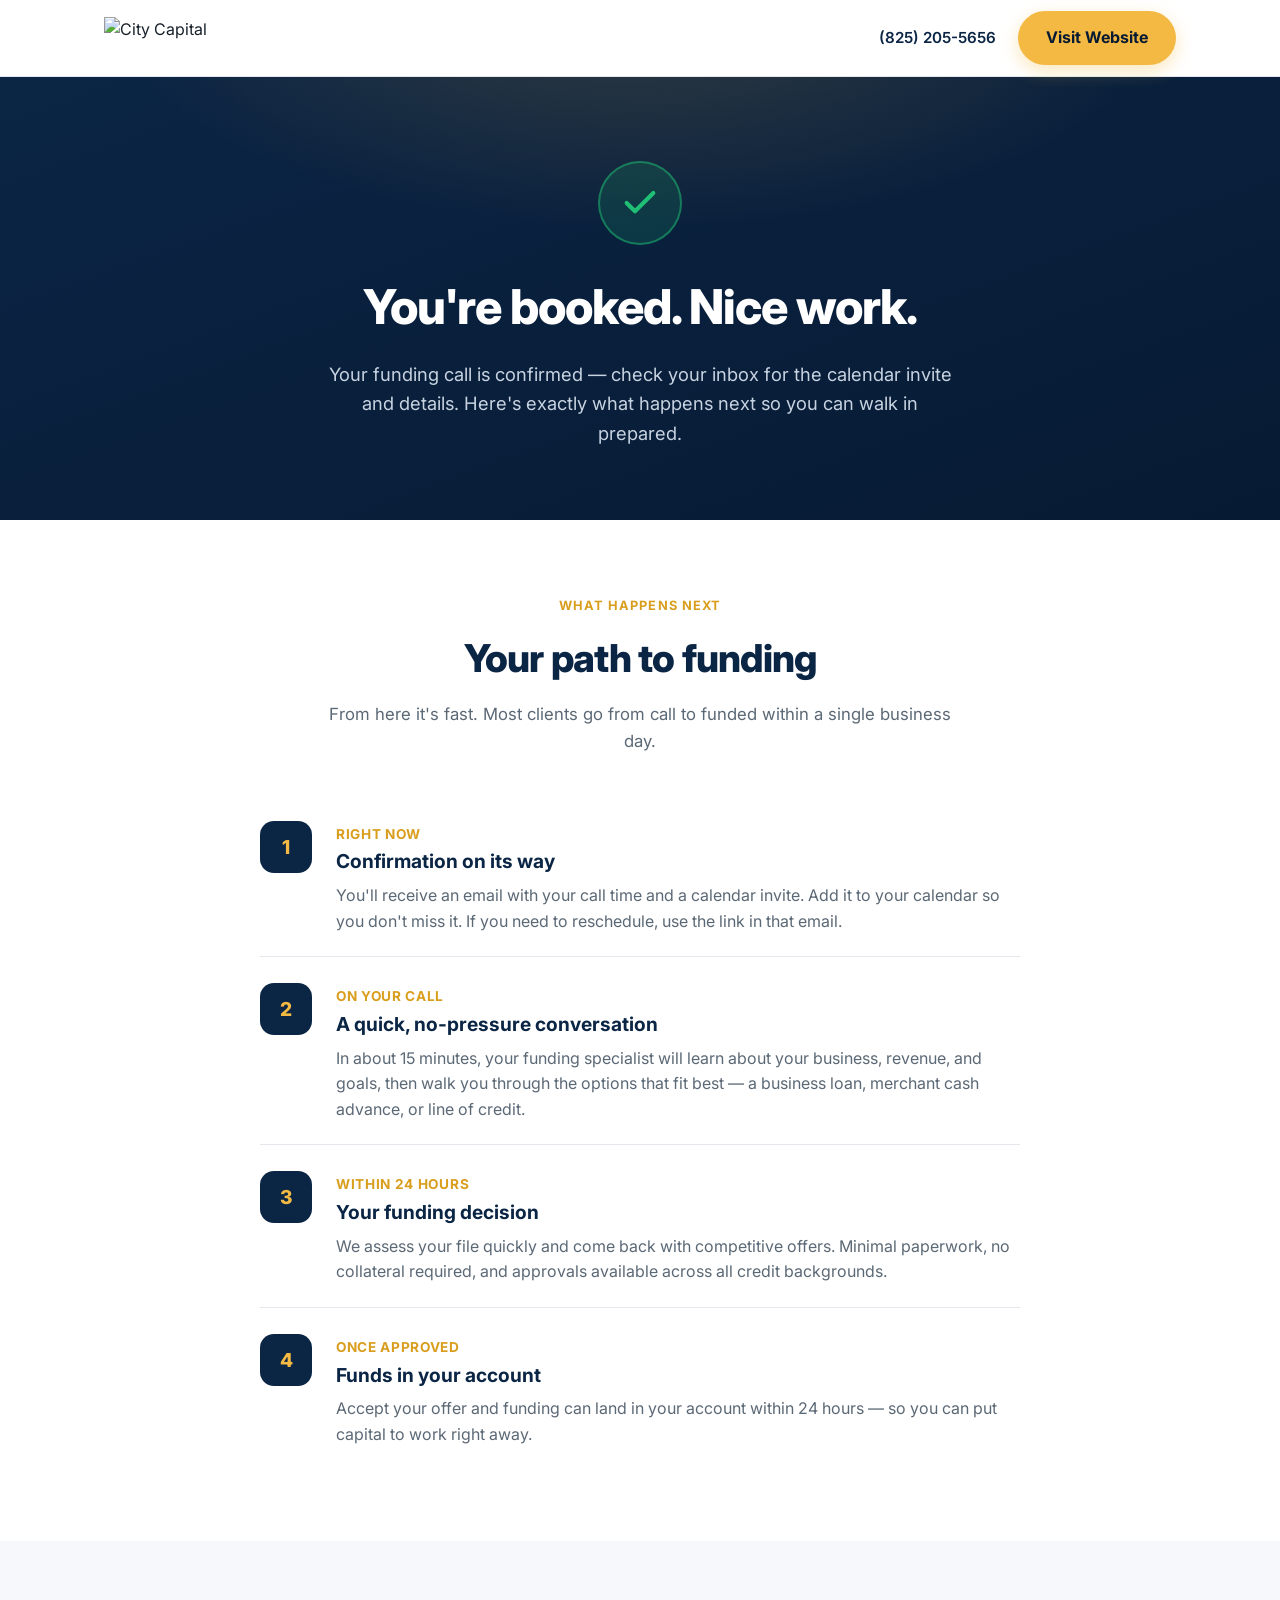
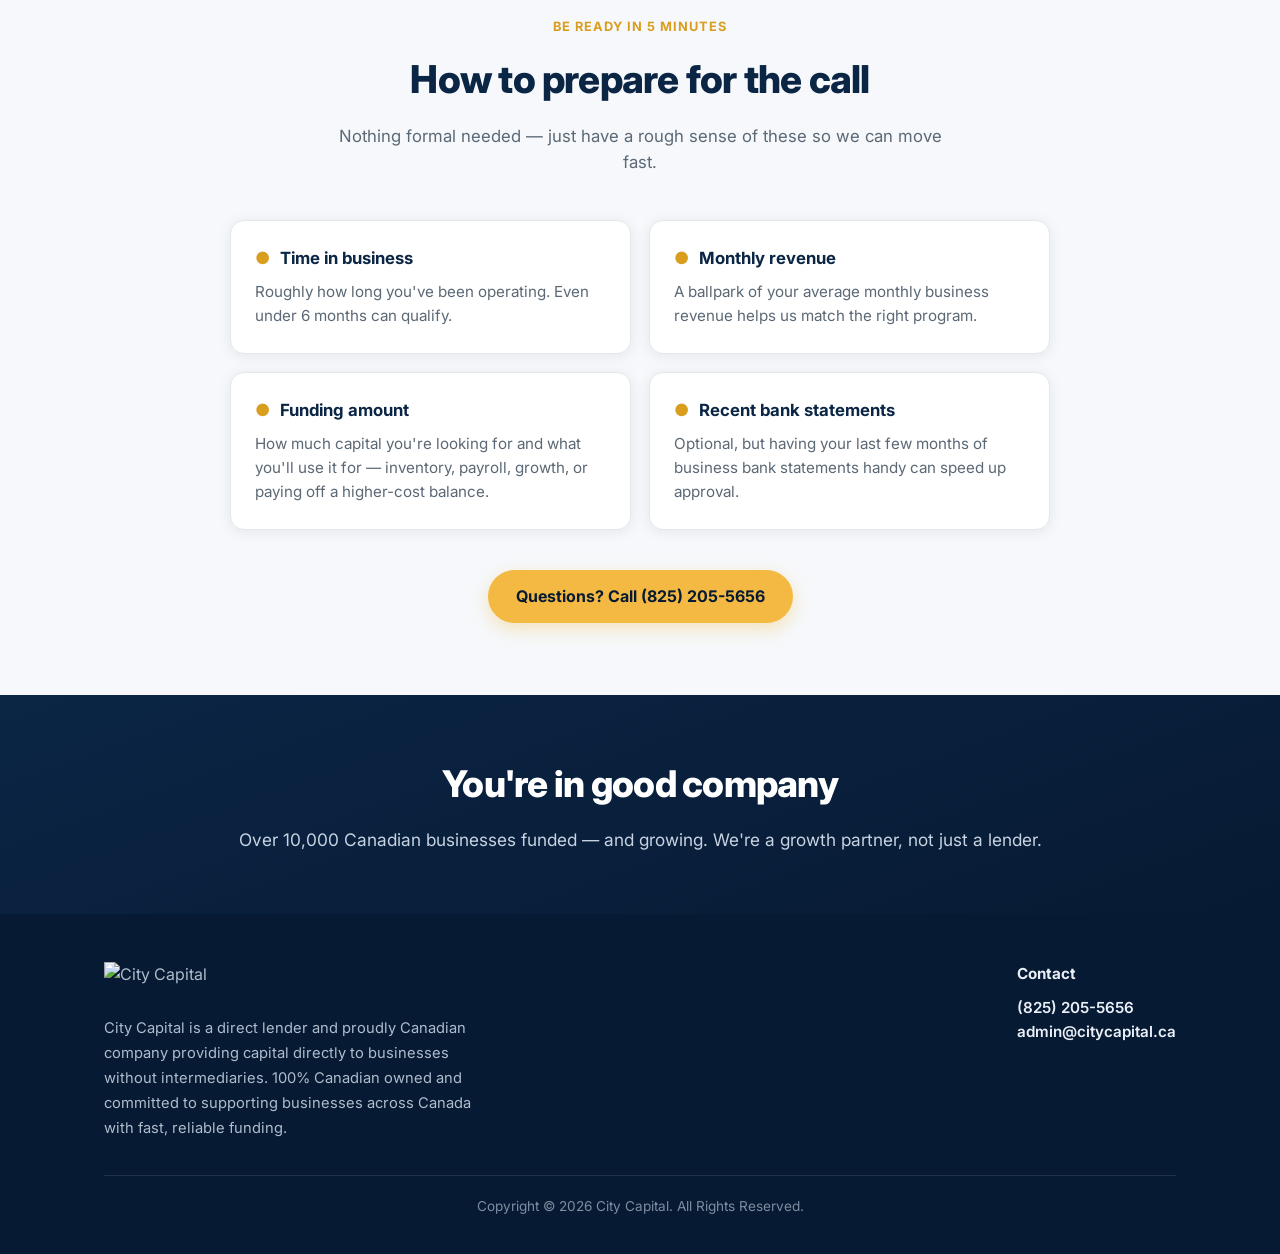
==== thank-you.html @ 43344e24 "Add files via upload" ====
<!DOCTYPE html>
<html lang="en">
<head>
  <meta charset="UTF-8" />
  <meta name="viewport" content="width=device-width, initial-scale=1.0" />
  <title>You're Booked — City Capital</title>
  <meta name="description" content="Your funding call with City Capital is confirmed. Here's exactly what happens next." />
  <meta name="robots" content="noindex" />
  <link rel="icon" href="https://citycapital.ca/wp-content/uploads/2026/02/City-Capital-Favicon.png" />

  <link rel="preconnect" href="https://fonts.googleapis.com" />
  <link rel="preconnect" href="https://fonts.gstatic.com" crossorigin />
  <link href="https://fonts.googleapis.com/css2?family=Inter:wght@400;500;600;700;800&display=swap" rel="stylesheet" />

  <link rel="stylesheet" href="styles.css" />
</head>
<body>

  <!-- Header -->
  <header class="site-header">
    <div class="container">
      <a class="logo" href="https://citycapital.ca" aria-label="City Capital home">
        <img src="https://citycapital.ca/wp-content/uploads/2026/02/City-Capital-New-Logo.png" alt="City Capital" />
      </a>
      <div class="header-contact">
        <a class="phone" href="tel:+18252055656">(825) 205-5656</a>
        <a class="btn btn-primary" href="https://citycapital.ca">Visit Website</a>
      </div>
    </div>
  </header>

  <!-- Confirmation hero -->
  <section class="ty-hero">
    <div class="container">
      <div class="ty-check">
        <svg width="40" height="40" viewBox="0 0 24 24" fill="none" stroke="currentColor" stroke-width="2.5" stroke-linecap="round" stroke-linejoin="round"><polyline points="20 6 9 17 4 12"></polyline></svg>
      </div>
      <h1>You're booked. Nice work.</h1>
      <p>Your funding call is confirmed — check your inbox for the calendar invite and details. Here's exactly what happens next so you can walk in prepared.</p>
    </div>
  </section>

  <!-- What happens next -->
  <section class="section">
    <div class="container">
      <div class="section-head">
        <span class="kicker">What happens next</span>
        <h2>Your path to funding</h2>
        <p>From here it's fast. Most clients go from call to funded within a single business day.</p>
      </div>

      <div class="timeline">
        <div class="tl-item">
          <div class="tl-badge">1</div>
          <div>
            <span class="time">Right now</span>
            <h3>Confirmation on its way</h3>
            <p>You'll receive an email with your call time and a calendar invite. Add it to your calendar so you don't miss it. If you need to reschedule, use the link in that email.</p>
          </div>
        </div>
        <div class="tl-item">
          <div class="tl-badge">2</div>
          <div>
            <span class="time">On your call</span>
            <h3>A quick, no-pressure conversation</h3>
            <p>In about 15 minutes, your funding specialist will learn about your business, revenue, and goals, then walk you through the options that fit best — a business loan, merchant cash advance, or line of credit.</p>
          </div>
        </div>
        <div class="tl-item">
          <div class="tl-badge">3</div>
          <div>
            <span class="time">Within 24 hours</span>
            <h3>Your funding decision</h3>
            <p>We assess your file quickly and come back with competitive offers. Minimal paperwork, no collateral required, and approvals available across all credit backgrounds.</p>
          </div>
        </div>
        <div class="tl-item">
          <div class="tl-badge">4</div>
          <div>
            <span class="time">Once approved</span>
            <h3>Funds in your account</h3>
            <p>Accept your offer and funding can land in your account within 24 hours — so you can put capital to work right away.</p>
          </div>
        </div>
      </div>
    </div>
  </section>

  <!-- How to prepare -->
  <section class="section soft">
    <div class="container">
      <div class="section-head">
        <span class="kicker">Be ready in 5 minutes</span>
        <h2>How to prepare for the call</h2>
        <p>Nothing formal needed — just have a rough sense of these so we can move fast.</p>
      </div>

      <div class="prep-grid">
        <div class="prep-card">
          <h3><span class="ic">&#9679;</span> Time in business</h3>
          <p>Roughly how long you've been operating. Even under 6 months can qualify.</p>
        </div>
        <div class="prep-card">
          <h3><span class="ic">&#9679;</span> Monthly revenue</h3>
          <p>A ballpark of your average monthly business revenue helps us match the right program.</p>
        </div>
        <div class="prep-card">
          <h3><span class="ic">&#9679;</span> Funding amount</h3>
          <p>How much capital you're looking for and what you'll use it for — inventory, payroll, growth, or paying off a higher-cost balance.</p>
        </div>
        <div class="prep-card">
          <h3><span class="ic">&#9679;</span> Recent bank statements</h3>
          <p>Optional, but having your last few months of business bank statements handy can speed up approval.</p>
        </div>
      </div>

      <div class="cta-center">
        <a class="btn btn-primary" href="tel:+18252055656">Questions? Call (825) 205-5656</a>
      </div>
    </div>
  </section>

  <!-- Reassurance band -->
  <section class="band">
    <div class="container">
      <h2>You're in good company</h2>
      <p>Over 10,000 Canadian businesses funded — and growing. We're a growth partner, not just a lender.</p>
    </div>
  </section>

  <!-- Footer -->
  <footer class="site-footer">
    <div class="container">
      <div class="footer-grid">
        <div>
          <img src="https://citycapital.ca/wp-content/uploads/2026/02/City-Capital-New-Logo.png" alt="City Capital" />
          <p class="about">City Capital is a direct lender and proudly Canadian company providing capital directly to businesses without intermediaries. 100% Canadian owned and committed to supporting businesses across Canada with fast, reliable funding.</p>
        </div>
        <div class="contact">
          <p style="color:#EAF0F7;font-weight:700;margin-bottom:10px;">Contact</p>
          <p><a href="tel:+18252055656">(825) 205-5656</a></p>
          <p><a href="mailto:admin@citycapital.ca">admin@citycapital.ca</a></p>
        </div>
      </div>
      <div class="footer-legal">Copyright &copy; 2026 City Capital. All Rights Reserved.</div>
    </div>
  </footer>

</body>
</html>
---- styles.css ----
/* ==========================================================================
   City Capital — Booking & Thank-You pages
   Brand colors are defined once here. To match the exact brand palette,
   change the hex values in :root below and both pages update automatically.
   ========================================================================== */

:root {
  --navy:        #0B2545;  /* primary / trust */
  --navy-deep:   #071A33;  /* darker sections */
  --gold:        #F4B942;  /* accent / CTAs */
  --gold-dark:   #D99E1E;  /* accent hover */
  --ink:         #17202A;  /* body text */
  --muted:       #5B6875;  /* secondary text */
  --line:        #E4E8ED;  /* borders */
  --bg:          #FFFFFF;
  --bg-soft:     #F6F8FB;  /* soft section bg */
  --success:     #1FBF75;
  --radius:      14px;
  --shadow:      0 10px 40px rgba(11, 37, 69, 0.10);
  --shadow-sm:   0 2px 14px rgba(11, 37, 69, 0.08);
  --maxw:        1120px;
  --font:        "Inter", -apple-system, BlinkMacSystemFont, "Segoe UI", Roboto, Helvetica, Arial, sans-serif;
}

* { box-sizing: border-box; margin: 0; padding: 0; }

html { scroll-behavior: smooth; }

body {
  font-family: var(--font);
  color: var(--ink);
  background: var(--bg);
  line-height: 1.6;
  -webkit-font-smoothing: antialiased;
}

img { max-width: 100%; display: block; }

a { color: inherit; text-decoration: none; }

.container { width: 100%; max-width: var(--maxw); margin: 0 auto; padding: 0 24px; }

/* ---------- Header ---------- */
.site-header {
  position: sticky; top: 0; z-index: 50;
  background: rgba(255,255,255,0.92);
  backdrop-filter: saturate(180%) blur(10px);
  border-bottom: 1px solid var(--line);
}
.site-header .container {
  display: flex; align-items: center; justify-content: space-between;
  height: 76px;
}
.logo { display: flex; align-items: center; gap: 10px; }
.logo img { height: 42px; width: auto; }
.header-contact {
  display: flex; align-items: center; gap: 22px;
  font-size: 0.95rem; font-weight: 600; color: var(--navy);
}
.header-contact a:hover { color: var(--gold-dark); }
@media (max-width: 640px) { .header-contact .phone { display: none; } }

/* ---------- Buttons ---------- */
.btn {
  display: inline-flex; align-items: center; justify-content: center; gap: 8px;
  padding: 14px 28px; border-radius: 999px; font-weight: 700; font-size: 1rem;
  cursor: pointer; border: none; transition: transform .12s ease, box-shadow .2s ease, background .2s ease;
  white-space: nowrap;
}
.btn-primary { background: var(--gold); color: var(--navy-deep); box-shadow: 0 6px 18px rgba(244,185,66,.35); }
.btn-primary:hover { background: var(--gold-dark); transform: translateY(-1px); }
.btn-ghost { background: transparent; color: #fff; border: 1.5px solid rgba(255,255,255,.5); }
.btn-ghost:hover { border-color: #fff; }

/* ---------- Hero ---------- */
.hero {
  background: radial-gradient(1200px 500px at 80% -10%, rgba(244,185,66,.18), transparent 60%),
              linear-gradient(160deg, var(--navy) 0%, var(--navy-deep) 100%);
  color: #fff; padding: 76px 0 88px; position: relative; overflow: hidden;
}
.hero .eyebrow {
  display: inline-flex; align-items: center; gap: 8px;
  background: rgba(255,255,255,.10); border: 1px solid rgba(255,255,255,.18);
  color: #EAF0F7; padding: 7px 16px; border-radius: 999px; font-size: .82rem;
  font-weight: 600; letter-spacing: .03em; text-transform: uppercase; margin-bottom: 22px;
}
.hero h1 { font-size: clamp(2.1rem, 5vw, 3.4rem); line-height: 1.08; font-weight: 800; letter-spacing: -.02em; max-width: 15ch; }
.hero p.lead { margin-top: 18px; font-size: clamp(1.05rem, 2.2vw, 1.25rem); color: #C7D3E1; max-width: 46ch; }
.hero-actions { margin-top: 30px; display: flex; gap: 14px; flex-wrap: wrap; }

/* trust strip */
.trust-strip { margin-top: 44px; display: flex; flex-wrap: wrap; gap: 14px 32px; }
.trust-item { display: flex; align-items: center; gap: 10px; color: #DCE5F0; font-weight: 600; font-size: .98rem; }
.trust-item .dot { width: 22px; height: 22px; border-radius: 50%; background: rgba(31,191,117,.18); display: grid; place-items: center; color: var(--success); flex: 0 0 auto; }

/* ---------- Steps ---------- */
.section { padding: 72px 0; }
.section.soft { background: var(--bg-soft); }
.section-head { text-align: center; max-width: 640px; margin: 0 auto 44px; }
.section-head .kicker { color: var(--gold-dark); font-weight: 700; text-transform: uppercase; letter-spacing: .08em; font-size: .8rem; }
.section-head h2 { font-size: clamp(1.7rem, 3.5vw, 2.4rem); font-weight: 800; letter-spacing: -.02em; margin-top: 10px; color: var(--navy); }
.section-head p { color: var(--muted); margin-top: 12px; font-size: 1.05rem; }

.steps { display: grid; grid-template-columns: repeat(3, 1fr); gap: 22px; }
.step {
  background: #fff; border: 1px solid var(--line); border-radius: var(--radius);
  padding: 28px; box-shadow: var(--shadow-sm); position: relative;
}
.step .num {
  width: 44px; height: 44px; border-radius: 12px; background: var(--navy);
  color: var(--gold); font-weight: 800; font-size: 1.1rem; display: grid; place-items: center; margin-bottom: 16px;
}
.step h3 { font-size: 1.15rem; color: var(--navy); font-weight: 700; }
.step p { color: var(--muted); margin-top: 8px; font-size: .97rem; }
@media (max-width: 820px) { .steps { grid-template-columns: 1fr; } }

/* ---------- Calendly / booking ---------- */
.booking { background: var(--bg-soft); }
.booking-shell {
  background: #fff; border: 1px solid var(--line); border-radius: 20px;
  box-shadow: var(--shadow); overflow: hidden; padding: 10px;
}
.calendly-inline-widget { min-width: 320px; height: 720px; }
@media (max-width: 640px) { .calendly-inline-widget { height: 1000px; } }
.booking-fallback { text-align: center; padding: 40px 20px; color: var(--muted); }

/* ---------- Reassurance band ---------- */
.band {
  background: linear-gradient(160deg, var(--navy) 0%, var(--navy-deep) 100%);
  color: #fff; text-align: center; padding: 60px 0;
}
.band h2 { font-size: clamp(1.6rem, 3.5vw, 2.3rem); font-weight: 800; letter-spacing: -.02em; }
.band p { color: #C7D3E1; margin-top: 12px; font-size: 1.08rem; }

/* ---------- Footer ---------- */
.site-footer { background: var(--navy-deep); color: #AEBCCC; padding: 48px 0 36px; }
.footer-grid { display: flex; justify-content: space-between; align-items: flex-start; gap: 32px; flex-wrap: wrap; }
.site-footer img { height: 40px; margin-bottom: 14px; }
.site-footer .about { max-width: 42ch; font-size: .92rem; line-height: 1.7; }
.site-footer .contact { font-size: .95rem; }
.site-footer .contact a { color: #EAF0F7; font-weight: 600; }
.site-footer .contact a:hover { color: var(--gold); }
.footer-legal { border-top: 1px solid rgba(255,255,255,.10); margin-top: 34px; padding-top: 20px; font-size: .85rem; color: #7E8DA0; text-align: center; }

/* ---------- Thank-you specific ---------- */
.ty-hero {
  background: radial-gradient(900px 400px at 50% -20%, rgba(244,185,66,.18), transparent 60%),
              linear-gradient(160deg, var(--navy) 0%, var(--navy-deep) 100%);
  color: #fff; text-align: center; padding: 84px 0 72px;
}
.ty-check {
  width: 84px; height: 84px; border-radius: 50%; margin: 0 auto 24px;
  background: rgba(31,191,117,.15); border: 2px solid rgba(31,191,117,.5);
  display: grid; place-items: center; color: var(--success);
}
.ty-hero h1 { font-size: clamp(2rem, 4.5vw, 3rem); font-weight: 800; letter-spacing: -.02em; }
.ty-hero p { color: #C7D3E1; margin-top: 14px; font-size: 1.15rem; max-width: 52ch; margin-left: auto; margin-right: auto; }

.timeline { max-width: 760px; margin: 0 auto; display: grid; gap: 4px; }
.tl-item { display: grid; grid-template-columns: 56px 1fr; gap: 20px; padding: 22px 0; }
.tl-item:not(:last-child) { border-bottom: 1px solid var(--line); }
.tl-badge {
  width: 52px; height: 52px; border-radius: 14px; background: var(--navy); color: var(--gold);
  display: grid; place-items: center; font-weight: 800; font-size: 1.2rem; align-self: start;
}
.tl-item h3 { color: var(--navy); font-size: 1.2rem; font-weight: 700; }
.tl-item p { color: var(--muted); margin-top: 6px; }
.tl-item .time { color: var(--gold-dark); font-weight: 700; font-size: .85rem; text-transform: uppercase; letter-spacing: .05em; }

.prep-grid { display: grid; grid-template-columns: repeat(2, 1fr); gap: 18px; max-width: 820px; margin: 0 auto; }
.prep-card { background: #fff; border: 1px solid var(--line); border-radius: var(--radius); padding: 24px; box-shadow: var(--shadow-sm); }
.prep-card h3 { color: var(--navy); font-size: 1.05rem; display: flex; align-items: center; gap: 10px; }
.prep-card p { color: var(--muted); margin-top: 8px; font-size: .95rem; }
.prep-card .ic { color: var(--gold-dark); flex: 0 0 auto; }
@media (max-width: 680px) { .prep-grid { grid-template-columns: 1fr; } }

.cta-center { text-align: center; margin-top: 40px; }
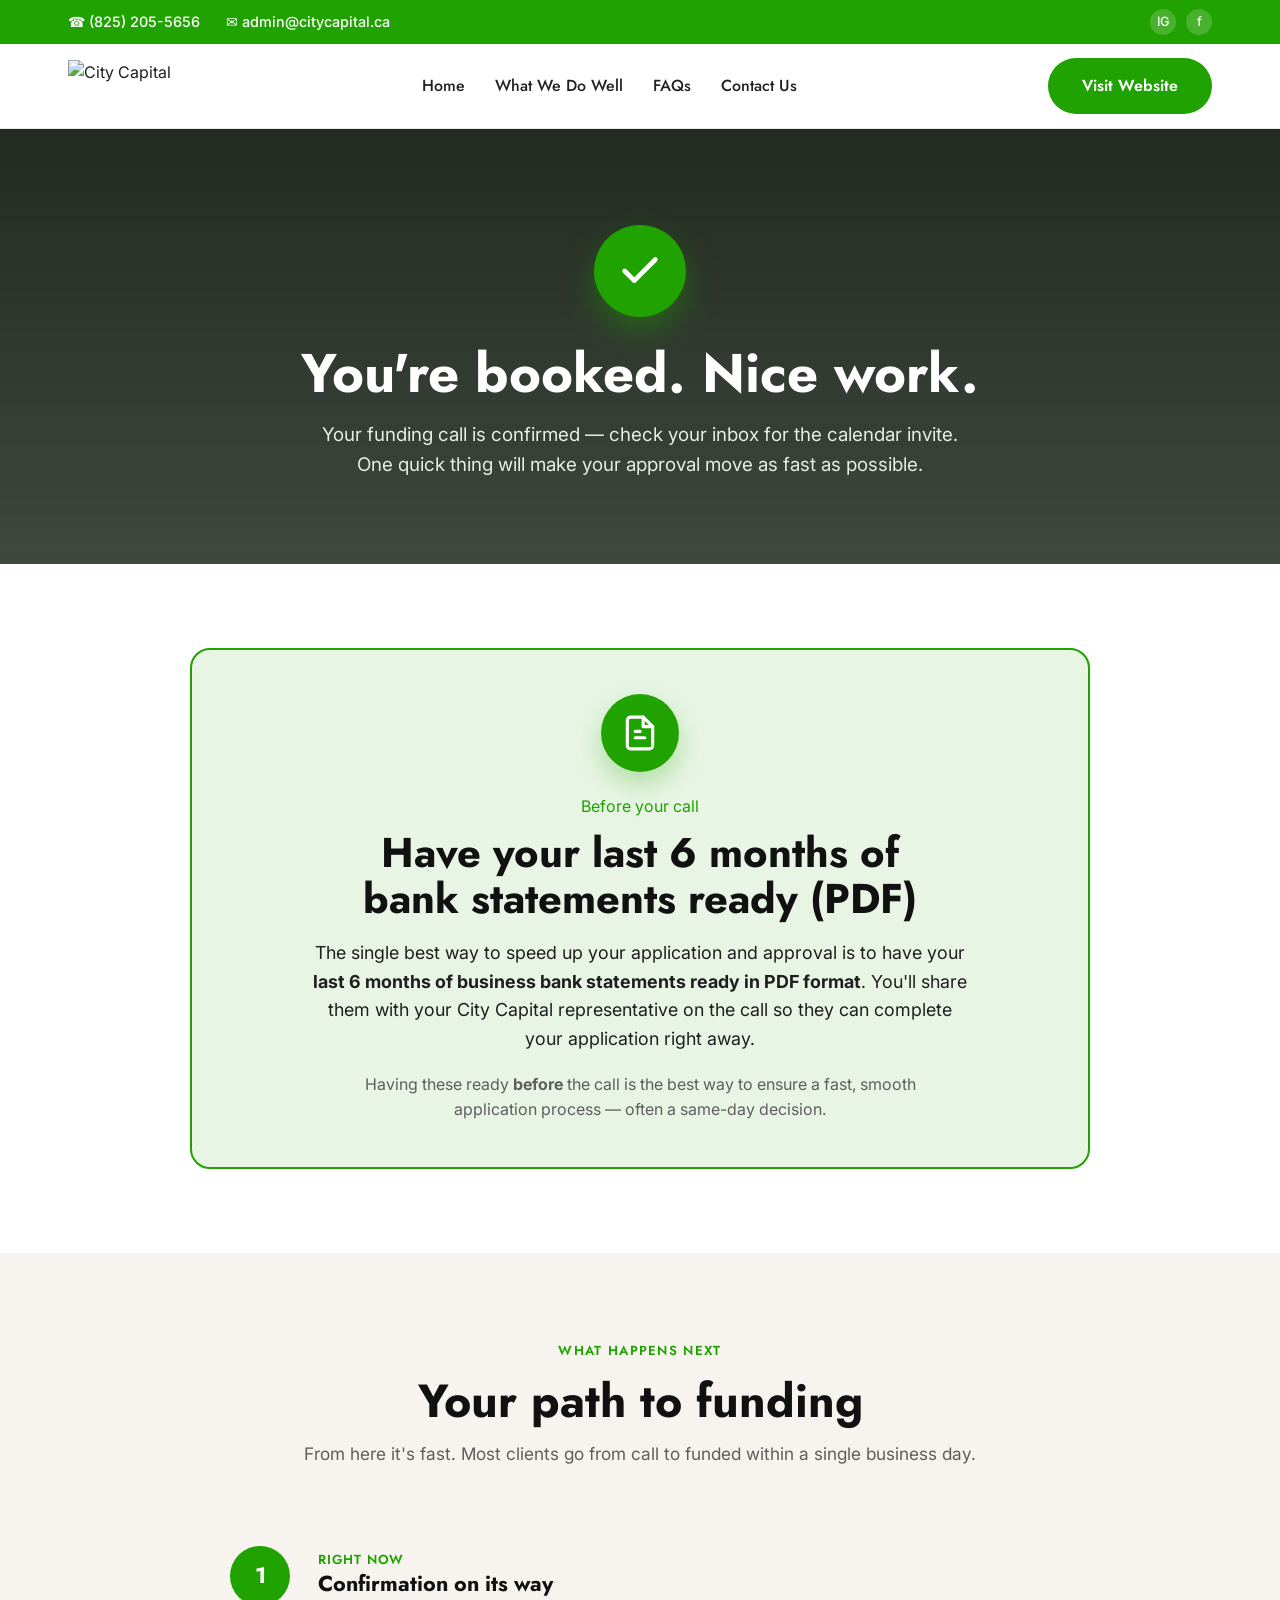
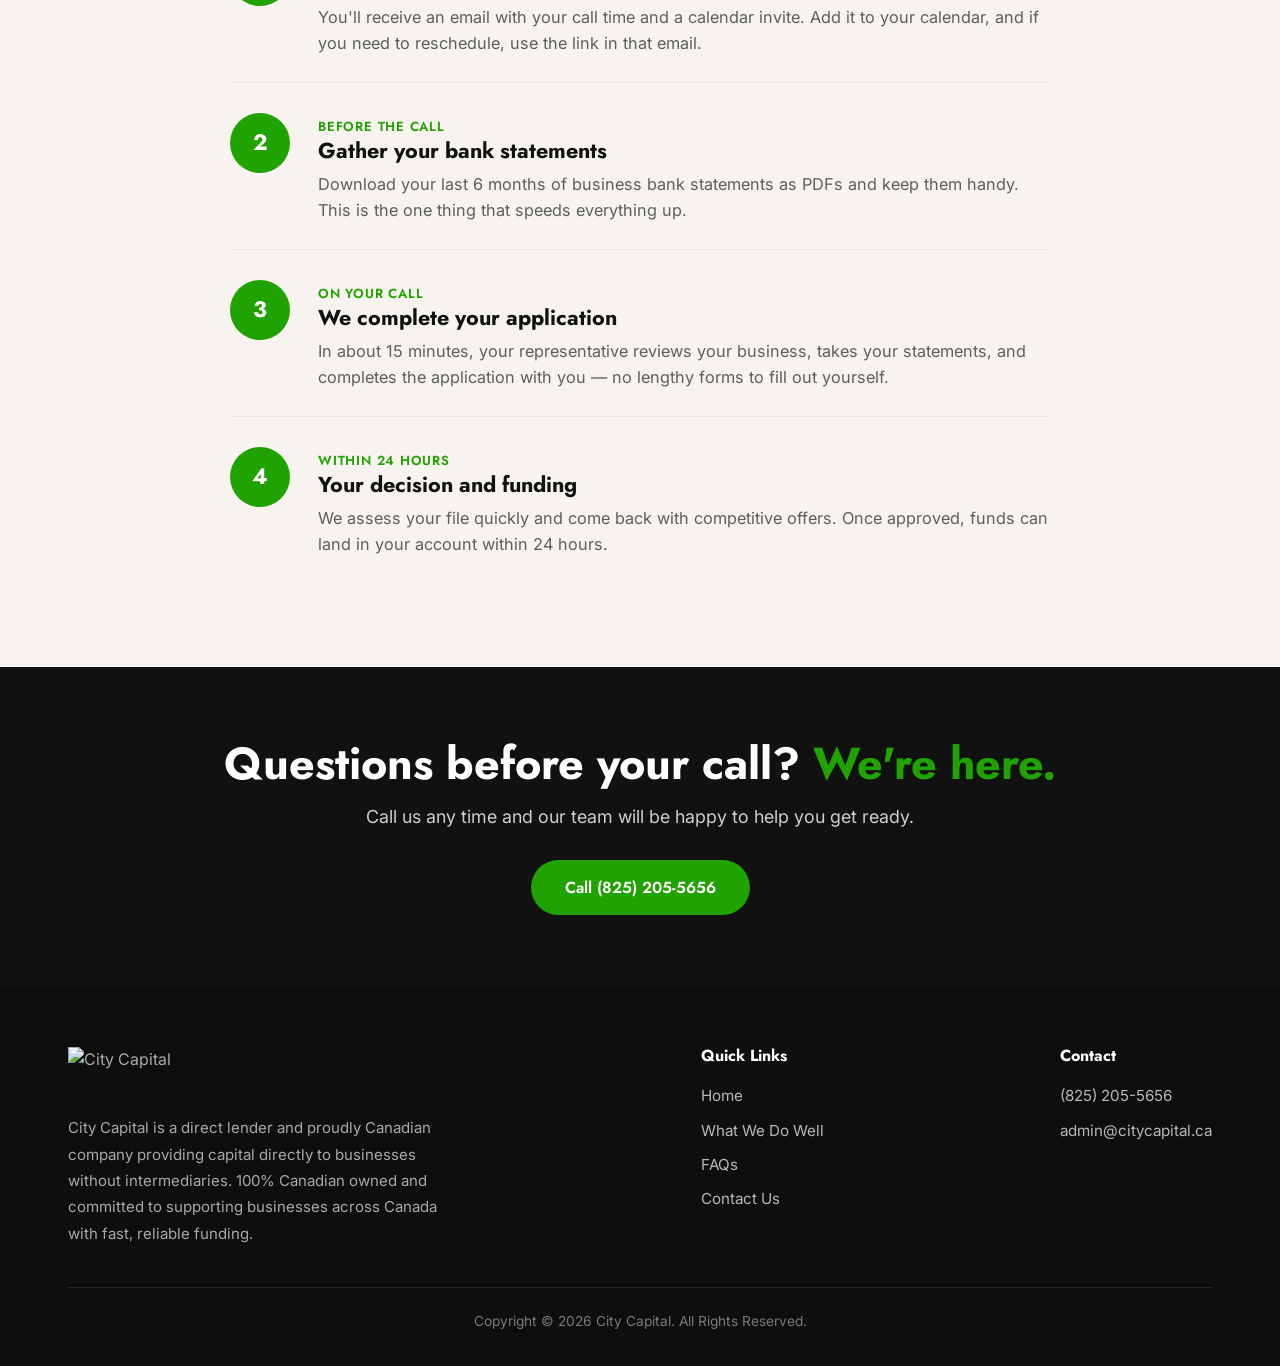
==== commit c910e1cc: "Add files via upload" ====
--- a/thank-you.html
+++ b/thank-you.html
@@ -4,28 +4,45 @@
   <meta charset="UTF-8" />
   <meta name="viewport" content="width=device-width, initial-scale=1.0" />
   <title>You're Booked — City Capital</title>
-  <meta name="description" content="Your funding call with City Capital is confirmed. Here's exactly what happens next." />
+  <meta name="description" content="Your funding call with City Capital is confirmed. Have your last 6 months of bank statements ready in PDF for the fastest approval." />
   <meta name="robots" content="noindex" />
   <link rel="icon" href="https://citycapital.ca/wp-content/uploads/2026/02/City-Capital-Favicon.png" />
 
   <link rel="preconnect" href="https://fonts.googleapis.com" />
   <link rel="preconnect" href="https://fonts.gstatic.com" crossorigin />
-  <link href="https://fonts.googleapis.com/css2?family=Inter:wght@400;500;600;700;800&display=swap" rel="stylesheet" />
+  <link href="https://fonts.googleapis.com/css2?family=Jost:wght@400;500;600;700&family=Inter:wght@400;500;600;700&display=swap" rel="stylesheet" />
 
   <link rel="stylesheet" href="styles.css" />
 </head>
 <body>
 
+  <!-- Green top bar -->
+  <div class="topbar">
+    <div class="container">
+      <div class="tb-left">
+        <a href="tel:+18252055656">&#9742; (825) 205-5656</a>
+        <a href="mailto:admin@citycapital.ca">&#9993; admin@citycapital.ca</a>
+      </div>
+      <div class="tb-social">
+        <a href="https://www.instagram.com/citycapitallending/" aria-label="Instagram">IG</a>
+        <a href="https://www.facebook.com/profile.php?id=61581146691283" aria-label="Facebook">f</a>
+      </div>
+    </div>
+  </div>
+
   <!-- Header -->
   <header class="site-header">
     <div class="container">
       <a class="logo" href="https://citycapital.ca" aria-label="City Capital home">
-        <img src="https://citycapital.ca/wp-content/uploads/2026/02/City-Capital-New-Logo.png" alt="City Capital" />
+        <img src="https://citycapital.ca/wp-content/uploads/2026/02/City-Capital-Logo.png" alt="City Capital" />
       </a>
-      <div class="header-contact">
-        <a class="phone" href="tel:+18252055656">(825) 205-5656</a>
-        <a class="btn btn-primary" href="https://citycapital.ca">Visit Website</a>
-      </div>
+      <nav class="nav">
+        <a href="https://citycapital.ca/">Home</a>
+        <a href="https://citycapital.ca/what-we-do-well/">What We Do Well</a>
+        <a href="https://citycapital.ca/faqs/">FAQs</a>
+        <a href="https://citycapital.ca/contact-us/">Contact Us</a>
+      </nav>
+      <a class="btn btn-green" href="https://citycapital.ca">Visit Website</a>
     </div>
   </header>
 
@@ -33,15 +50,30 @@
   <section class="ty-hero">
     <div class="container">
       <div class="ty-check">
-        <svg width="40" height="40" viewBox="0 0 24 24" fill="none" stroke="currentColor" stroke-width="2.5" stroke-linecap="round" stroke-linejoin="round"><polyline points="20 6 9 17 4 12"></polyline></svg>
+        <svg width="46" height="46" viewBox="0 0 24 24" fill="none" stroke="currentColor" stroke-width="2.5" stroke-linecap="round" stroke-linejoin="round"><polyline points="20 6 9 17 4 12"></polyline></svg>
       </div>
       <h1>You're booked. Nice work.</h1>
-      <p>Your funding call is confirmed — check your inbox for the calendar invite and details. Here's exactly what happens next so you can walk in prepared.</p>
+      <p>Your funding call is confirmed — check your inbox for the calendar invite. One quick thing will make your approval move as fast as possible.</p>
+    </div>
+  </section>
+
+  <!-- KEY PREP CALLOUT: bank statements -->
+  <section class="section">
+    <div class="container">
+      <div style="max-width:900px;margin:0 auto;background:var(--green-soft);border:2px solid var(--green);border-radius:20px;padding:44px 40px;text-align:center;">
+        <div style="width:78px;height:78px;border-radius:50%;background:var(--green);display:grid;place-items:center;margin:0 auto 22px;box-shadow:0 12px 26px rgba(32,162,0,.28);">
+          <svg width="38" height="38" viewBox="0 0 24 24" fill="none" stroke="#fff" stroke-width="2" stroke-linecap="round" stroke-linejoin="round"><path d="M14 2H6a2 2 0 0 0-2 2v16a2 2 0 0 0 2 2h12a2 2 0 0 0 2-2V8z"></path><polyline points="14 2 14 8 20 8"></polyline><line x1="9" y1="15" x2="15" y2="15"></line><line x1="9" y1="11" x2="12" y2="11"></line></svg>
+        </div>
+        <span class="kicker" style="color:var(--green);">Before your call</span>
+        <h2 style="font-size:clamp(1.8rem,4vw,2.6rem);margin-top:10px;">Have your last 6 months of<br>bank statements ready (PDF)</h2>
+        <p style="color:var(--ink);font-size:1.12rem;max-width:60ch;margin:16px auto 0;">The single best way to speed up your application and approval is to have your <strong>last 6 months of business bank statements ready in PDF format</strong>. You'll share them with your City Capital representative on the call so they can complete your application right away.</p>
+        <p style="color:var(--muted);font-size:1rem;max-width:56ch;margin:18px auto 0;">Having these ready <strong>before</strong> the call is the best way to ensure a fast, smooth application process — often a same-day decision.</p>
+      </div>
     </div>
   </section>
 
   <!-- What happens next -->
-  <section class="section">
+  <section class="section cream">
     <div class="container">
       <div class="section-head">
         <span class="kicker">What happens next</span>
@@ -55,76 +87,43 @@
           <div>
             <span class="time">Right now</span>
             <h3>Confirmation on its way</h3>
-            <p>You'll receive an email with your call time and a calendar invite. Add it to your calendar so you don't miss it. If you need to reschedule, use the link in that email.</p>
+            <p>You'll receive an email with your call time and a calendar invite. Add it to your calendar, and if you need to reschedule, use the link in that email.</p>
           </div>
         </div>
         <div class="tl-item">
           <div class="tl-badge">2</div>
           <div>
-            <span class="time">On your call</span>
-            <h3>A quick, no-pressure conversation</h3>
-            <p>In about 15 minutes, your funding specialist will learn about your business, revenue, and goals, then walk you through the options that fit best — a business loan, merchant cash advance, or line of credit.</p>
+            <span class="time">Before the call</span>
+            <h3>Gather your bank statements</h3>
+            <p>Download your last 6 months of business bank statements as PDFs and keep them handy. This is the one thing that speeds everything up.</p>
           </div>
         </div>
         <div class="tl-item">
           <div class="tl-badge">3</div>
           <div>
-            <span class="time">Within 24 hours</span>
-            <h3>Your funding decision</h3>
-            <p>We assess your file quickly and come back with competitive offers. Minimal paperwork, no collateral required, and approvals available across all credit backgrounds.</p>
+            <span class="time">On your call</span>
+            <h3>We complete your application</h3>
+            <p>In about 15 minutes, your representative reviews your business, takes your statements, and completes the application with you — no lengthy forms to fill out yourself.</p>
           </div>
         </div>
         <div class="tl-item">
           <div class="tl-badge">4</div>
           <div>
-            <span class="time">Once approved</span>
-            <h3>Funds in your account</h3>
-            <p>Accept your offer and funding can land in your account within 24 hours — so you can put capital to work right away.</p>
+            <span class="time">Within 24 hours</span>
+            <h3>Your decision and funding</h3>
+            <p>We assess your file quickly and come back with competitive offers. Once approved, funds can land in your account within 24 hours.</p>
           </div>
         </div>
       </div>
     </div>
   </section>
 
-  <!-- How to prepare -->
-  <section class="section soft">
-    <div class="container">
-      <div class="section-head">
-        <span class="kicker">Be ready in 5 minutes</span>
-        <h2>How to prepare for the call</h2>
-        <p>Nothing formal needed — just have a rough sense of these so we can move fast.</p>
-      </div>
-
-      <div class="prep-grid">
-        <div class="prep-card">
-          <h3><span class="ic">&#9679;</span> Time in business</h3>
-          <p>Roughly how long you've been operating. Even under 6 months can qualify.</p>
-        </div>
-        <div class="prep-card">
-          <h3><span class="ic">&#9679;</span> Monthly revenue</h3>
-          <p>A ballpark of your average monthly business revenue helps us match the right program.</p>
-        </div>
-        <div class="prep-card">
-          <h3><span class="ic">&#9679;</span> Funding amount</h3>
-          <p>How much capital you're looking for and what you'll use it for — inventory, payroll, growth, or paying off a higher-cost balance.</p>
-        </div>
-        <div class="prep-card">
-          <h3><span class="ic">&#9679;</span> Recent bank statements</h3>
-          <p>Optional, but having your last few months of business bank statements handy can speed up approval.</p>
-        </div>
-      </div>
-
-      <div class="cta-center">
-        <a class="btn btn-primary" href="tel:+18252055656">Questions? Call (825) 205-5656</a>
-      </div>
-    </div>
-  </section>
-
-  <!-- Reassurance band -->
+  <!-- CTA band -->
   <section class="band">
     <div class="container">
-      <h2>You're in good company</h2>
-      <p>Over 10,000 Canadian businesses funded — and growing. We're a growth partner, not just a lender.</p>
+      <h2>Questions before your call? <span class="hl">We're here.</span></h2>
+      <p>Call us any time and our team will be happy to help you get ready.</p>
+      <a class="btn btn-green" href="tel:+18252055656">Call (825) 205-5656</a>
     </div>
   </section>
 
@@ -133,13 +132,20 @@
     <div class="container">
       <div class="footer-grid">
         <div>
-          <img src="https://citycapital.ca/wp-content/uploads/2026/02/City-Capital-New-Logo.png" alt="City Capital" />
+          <img class="f-logo" src="https://citycapital.ca/wp-content/uploads/2026/02/City-Capital-New-Logo.png" alt="City Capital" />
           <p class="about">City Capital is a direct lender and proudly Canadian company providing capital directly to businesses without intermediaries. 100% Canadian owned and committed to supporting businesses across Canada with fast, reliable funding.</p>
         </div>
-        <div class="contact">
-          <p style="color:#EAF0F7;font-weight:700;margin-bottom:10px;">Contact</p>
-          <p><a href="tel:+18252055656">(825) 205-5656</a></p>
-          <p><a href="mailto:admin@citycapital.ca">admin@citycapital.ca</a></p>
+        <div class="f-col">
+          <h4>Quick Links</h4>
+          <a href="https://citycapital.ca/">Home</a>
+          <a href="https://citycapital.ca/what-we-do-well/">What We Do Well</a>
+          <a href="https://citycapital.ca/faqs/">FAQs</a>
+          <a href="https://citycapital.ca/contact-us/">Contact Us</a>
+        </div>
+        <div class="f-col">
+          <h4>Contact</h4>
+          <a href="tel:+18252055656">(825) 205-5656</a>
+          <a href="mailto:admin@citycapital.ca">admin@citycapital.ca</a>
         </div>
       </div>
       <div class="footer-legal">Copyright &copy; 2026 City Capital. All Rights Reserved.</div>
--- a/styles.css
+++ b/styles.css
@@ -1,177 +1,146 @@
 /* ==========================================================================
    City Capital — Booking & Thank-You pages
-   Brand colors are defined once here. To match the exact brand palette,
-   change the hex values in :root below and both pages update automatically.
+   Styled to match citycapital.ca (brand green #20A200, Jost + Inter, pill CTAs)
    ========================================================================== */
 
 :root {
-  --navy:        #0B2545;  /* primary / trust */
-  --navy-deep:   #071A33;  /* darker sections */
-  --gold:        #F4B942;  /* accent / CTAs */
-  --gold-dark:   #D99E1E;  /* accent hover */
-  --ink:         #17202A;  /* body text */
-  --muted:       #5B6875;  /* secondary text */
-  --line:        #E4E8ED;  /* borders */
+  --green:       #20A200;  /* brand green */
+  --green-dark:  #1A8600;  /* hover */
+  --green-soft:  #E8F5E4;  /* tint bg */
+  --black:       #111111;  /* headings / featured buttons */
+  --ink:         #1F1F1F;  /* body text */
+  --muted:       #5E5E5E;  /* secondary text */
+  --line:        #E7E7E7;
+  --cream:       #F7F4EF;  /* soft section bg */
   --bg:          #FFFFFF;
-  --bg-soft:     #F6F8FB;  /* soft section bg */
-  --success:     #1FBF75;
-  --radius:      14px;
-  --shadow:      0 10px 40px rgba(11, 37, 69, 0.10);
-  --shadow-sm:   0 2px 14px rgba(11, 37, 69, 0.08);
-  --maxw:        1120px;
-  --font:        "Inter", -apple-system, BlinkMacSystemFont, "Segoe UI", Roboto, Helvetica, Arial, sans-serif;
+  --radius:      16px;
+  --shadow:      0 18px 50px rgba(0,0,0,0.08);
+  --shadow-sm:   0 6px 22px rgba(0,0,0,0.06);
+  --maxw:        1200px;
+  --head:        "Jost", -apple-system, BlinkMacSystemFont, "Segoe UI", sans-serif;
+  --body:        "Inter", -apple-system, BlinkMacSystemFont, "Segoe UI", Roboto, Helvetica, Arial, sans-serif;
 }
 
 * { box-sizing: border-box; margin: 0; padding: 0; }
+html { scroll-behavior: smooth; }
+body { font-family: var(--body); color: var(--ink); background: var(--bg); line-height: 1.6; -webkit-font-smoothing: antialiased; }
+img { max-width: 100%; display: block; }
+a { color: inherit; text-decoration: none; }
+h1,h2,h3,h4 { font-family: var(--head); font-weight: 700; color: var(--black); line-height: 1.12; }
 
-html { scroll-behavior: smooth; }
+.container { width: 100%; max-width: var(--maxw); margin: 0 auto; padding: 0 28px; }
 
-body {
-  font-family: var(--font);
-  color: var(--ink);
-  background: var(--bg);
-  line-height: 1.6;
-  -webkit-font-smoothing: antialiased;
-}
-
-img { max-width: 100%; display: block; }
-
-a { color: inherit; text-decoration: none; }
-
-.container { width: 100%; max-width: var(--maxw); margin: 0 auto; padding: 0 24px; }
+/* ---------- Top green bar ---------- */
+.topbar { background: var(--green); color: #fff; font-size: .9rem; }
+.topbar .container { display: flex; align-items: center; justify-content: space-between; height: 44px; }
+.topbar .tb-left { display: flex; align-items: center; gap: 26px; }
+.topbar a { color: #fff; display: inline-flex; align-items: center; gap: 8px; font-weight: 500; }
+.topbar a:hover { opacity: .85; }
+.topbar .tb-social { display: flex; gap: 10px; }
+.topbar .tb-social a { width: 26px; height: 26px; border-radius: 50%; background: rgba(255,255,255,.18); display: grid; place-items: center; font-size: .8rem; }
+@media (max-width: 720px) { .topbar .tb-left { gap: 14px; font-size: .8rem; } .topbar .tb-social { display: none; } }
 
 /* ---------- Header ---------- */
-.site-header {
-  position: sticky; top: 0; z-index: 50;
-  background: rgba(255,255,255,0.92);
-  backdrop-filter: saturate(180%) blur(10px);
-  border-bottom: 1px solid var(--line);
-}
-.site-header .container {
-  display: flex; align-items: center; justify-content: space-between;
-  height: 76px;
-}
-.logo { display: flex; align-items: center; gap: 10px; }
-.logo img { height: 42px; width: auto; }
-.header-contact {
-  display: flex; align-items: center; gap: 22px;
-  font-size: 0.95rem; font-weight: 600; color: var(--navy);
-}
-.header-contact a:hover { color: var(--gold-dark); }
-@media (max-width: 640px) { .header-contact .phone { display: none; } }
+.site-header { position: sticky; top: 0; z-index: 50; background: #fff; border-bottom: 1px solid var(--line); }
+.site-header .container { display: flex; align-items: center; justify-content: space-between; height: 84px; }
+.logo img { height: 52px; width: auto; }
+.nav { display: flex; align-items: center; gap: 30px; }
+.nav a { font-family: var(--head); font-weight: 500; color: #222; font-size: 1rem; }
+.nav a:hover { color: var(--green); }
+@media (max-width: 900px) { .nav { display: none; } }
 
 /* ---------- Buttons ---------- */
-.btn {
-  display: inline-flex; align-items: center; justify-content: center; gap: 8px;
-  padding: 14px 28px; border-radius: 999px; font-weight: 700; font-size: 1rem;
-  cursor: pointer; border: none; transition: transform .12s ease, box-shadow .2s ease, background .2s ease;
-  white-space: nowrap;
+.btn { display: inline-flex; align-items: center; justify-content: center; gap: 8px; padding: 15px 34px; border-radius: 100px; font-family: var(--head); font-weight: 600; font-size: 1rem; cursor: pointer; border: none; transition: background .2s ease, transform .12s ease, color .2s ease; white-space: nowrap; }
+.btn-green { background: var(--green); color: #fff; }
+.btn-green:hover { background: var(--green-dark); transform: translateY(-1px); }
+.btn-black { background: var(--black); color: #fff; }
+.btn-black:hover { background: #000; transform: translateY(-1px); }
+.btn-outline-white { background: transparent; color: #fff; border: 2px solid rgba(255,255,255,.6); }
+.btn-outline-white:hover { border-color: #fff; background: rgba(255,255,255,.1); }
+
+/* ---------- Hero (full-bleed image) ---------- */
+.hero { position: relative; color: #fff; min-height: 620px; display: flex; align-items: center; overflow: hidden; }
+.hero::before {
+  content: ""; position: absolute; inset: 0;
+  background: linear-gradient(90deg, rgba(10,20,8,.86) 0%, rgba(10,20,8,.62) 45%, rgba(32,162,0,.30) 100%),
+              url("https://citycapital.ca/wp-content/uploads/2026/02/slider-home-img-111.jpg") center/cover no-repeat;
+  z-index: 0;
 }
-.btn-primary { background: var(--gold); color: var(--navy-deep); box-shadow: 0 6px 18px rgba(244,185,66,.35); }
-.btn-primary:hover { background: var(--gold-dark); transform: translateY(-1px); }
-.btn-ghost { background: transparent; color: #fff; border: 1.5px solid rgba(255,255,255,.5); }
-.btn-ghost:hover { border-color: #fff; }
+.hero .container { position: relative; z-index: 1; padding-top: 70px; padding-bottom: 70px; }
+.hero .eyebrow { display: inline-flex; align-items: center; gap: 8px; background: var(--green); color: #fff; padding: 8px 18px; border-radius: 100px; font-family: var(--head); font-weight: 600; font-size: .82rem; letter-spacing: .04em; text-transform: uppercase; margin-bottom: 22px; }
+.hero h1 { font-size: clamp(2.4rem, 5.5vw, 4rem); color: #fff; max-width: 16ch; letter-spacing: -.01em; }
+.hero p.lead { margin-top: 20px; font-size: clamp(1.05rem, 2.2vw, 1.3rem); color: #E6EEE3; max-width: 48ch; }
+.hero-actions { margin-top: 32px; display: flex; gap: 14px; flex-wrap: wrap; }
+.trust-strip { margin-top: 40px; display: flex; flex-wrap: wrap; gap: 14px 34px; }
+.trust-item { display: flex; align-items: center; gap: 10px; color: #F0F5EE; font-weight: 500; font-size: 1rem; }
+.trust-item .chk { width: 24px; height: 24px; border-radius: 50%; background: var(--green); display: grid; place-items: center; color: #fff; font-size: .75rem; flex: 0 0 auto; }
 
-/* ---------- Hero ---------- */
-.hero {
-  background: radial-gradient(1200px 500px at 80% -10%, rgba(244,185,66,.18), transparent 60%),
-              linear-gradient(160deg, var(--navy) 0%, var(--navy-deep) 100%);
-  color: #fff; padding: 76px 0 88px; position: relative; overflow: hidden;
-}
-.hero .eyebrow {
-  display: inline-flex; align-items: center; gap: 8px;
-  background: rgba(255,255,255,.10); border: 1px solid rgba(255,255,255,.18);
-  color: #EAF0F7; padding: 7px 16px; border-radius: 999px; font-size: .82rem;
-  font-weight: 600; letter-spacing: .03em; text-transform: uppercase; margin-bottom: 22px;
-}
-.hero h1 { font-size: clamp(2.1rem, 5vw, 3.4rem); line-height: 1.08; font-weight: 800; letter-spacing: -.02em; max-width: 15ch; }
-.hero p.lead { margin-top: 18px; font-size: clamp(1.05rem, 2.2vw, 1.25rem); color: #C7D3E1; max-width: 46ch; }
-.hero-actions { margin-top: 30px; display: flex; gap: 14px; flex-wrap: wrap; }
+/* ---------- Sections ---------- */
+.section { padding: 84px 0; }
+.section.cream { background: var(--cream); }
+.section-head { text-align: center; max-width: 680px; margin: 0 auto 52px; }
+.section-head .kicker { color: var(--green); font-family: var(--head); font-weight: 600; text-transform: uppercase; letter-spacing: .1em; font-size: .82rem; }
+.section-head h2 { font-size: clamp(2rem, 4vw, 2.9rem); margin-top: 12px; }
+.section-head p { color: var(--muted); margin-top: 14px; font-size: 1.08rem; }
 
-/* trust strip */
-.trust-strip { margin-top: 44px; display: flex; flex-wrap: wrap; gap: 14px 32px; }
-.trust-item { display: flex; align-items: center; gap: 10px; color: #DCE5F0; font-weight: 600; font-size: .98rem; }
-.trust-item .dot { width: 22px; height: 22px; border-radius: 50%; background: rgba(31,191,117,.18); display: grid; place-items: center; color: var(--success); flex: 0 0 auto; }
+/* ---------- Steps (green circle icons) ---------- */
+.steps { display: grid; grid-template-columns: repeat(3, 1fr); gap: 28px; }
+.step { text-align: center; padding: 8px 16px; }
+.step .ic { width: 84px; height: 84px; border-radius: 50%; background: var(--green); color: #fff; display: grid; place-items: center; margin: 0 auto 22px; font-family: var(--head); font-weight: 700; font-size: 2rem; box-shadow: 0 12px 26px rgba(32,162,0,.28); }
+.step h3 { font-size: 1.35rem; }
+.step p { color: var(--muted); margin-top: 10px; font-size: 1rem; }
+@media (max-width: 820px) { .steps { grid-template-columns: 1fr; gap: 40px; } }
 
-/* ---------- Steps ---------- */
-.section { padding: 72px 0; }
-.section.soft { background: var(--bg-soft); }
-.section-head { text-align: center; max-width: 640px; margin: 0 auto 44px; }
-.section-head .kicker { color: var(--gold-dark); font-weight: 700; text-transform: uppercase; letter-spacing: .08em; font-size: .8rem; }
-.section-head h2 { font-size: clamp(1.7rem, 3.5vw, 2.4rem); font-weight: 800; letter-spacing: -.02em; margin-top: 10px; color: var(--navy); }
-.section-head p { color: var(--muted); margin-top: 12px; font-size: 1.05rem; }
-
-.steps { display: grid; grid-template-columns: repeat(3, 1fr); gap: 22px; }
-.step {
-  background: #fff; border: 1px solid var(--line); border-radius: var(--radius);
-  padding: 28px; box-shadow: var(--shadow-sm); position: relative;
-}
-.step .num {
-  width: 44px; height: 44px; border-radius: 12px; background: var(--navy);
-  color: var(--gold); font-weight: 800; font-size: 1.1rem; display: grid; place-items: center; margin-bottom: 16px;
-}
-.step h3 { font-size: 1.15rem; color: var(--navy); font-weight: 700; }
-.step p { color: var(--muted); margin-top: 8px; font-size: .97rem; }
-@media (max-width: 820px) { .steps { grid-template-columns: 1fr; } }
-
-/* ---------- Calendly / booking ---------- */
-.booking { background: var(--bg-soft); }
-.booking-shell {
-  background: #fff; border: 1px solid var(--line); border-radius: 20px;
-  box-shadow: var(--shadow); overflow: hidden; padding: 10px;
-}
+/* ---------- Booking / Calendly ---------- */
+.booking-shell { background: #fff; border: 1px solid var(--line); border-radius: 20px; box-shadow: var(--shadow); overflow: hidden; padding: 8px; max-width: 1040px; margin: 0 auto; }
 .calendly-inline-widget { min-width: 320px; height: 720px; }
 @media (max-width: 640px) { .calendly-inline-widget { height: 1000px; } }
 .booking-fallback { text-align: center; padding: 40px 20px; color: var(--muted); }
 
-/* ---------- Reassurance band ---------- */
-.band {
-  background: linear-gradient(160deg, var(--navy) 0%, var(--navy-deep) 100%);
-  color: #fff; text-align: center; padding: 60px 0;
-}
-.band h2 { font-size: clamp(1.6rem, 3.5vw, 2.3rem); font-weight: 800; letter-spacing: -.02em; }
-.band p { color: #C7D3E1; margin-top: 12px; font-size: 1.08rem; }
+/* ---------- CTA band ---------- */
+.band { background: var(--black); color: #fff; text-align: center; padding: 72px 0; }
+.band h2 { color: #fff; font-size: clamp(1.9rem, 4vw, 2.8rem); }
+.band h2 .hl { color: var(--green); }
+.band p { color: #CFCFCF; margin-top: 14px; font-size: 1.12rem; }
+.band .btn { margin-top: 28px; }
+
+/* ---------- Logos strip ---------- */
+.logos { text-align: center; }
+.logos h2 { font-size: clamp(1.8rem, 3.5vw, 2.6rem); margin-bottom: 40px; }
+.logos-row { display: flex; align-items: center; justify-content: center; gap: 40px; flex-wrap: wrap; }
+.logos-row img { height: 46px; width: auto; filter: grayscale(1); opacity: .7; }
 
 /* ---------- Footer ---------- */
-.site-footer { background: var(--navy-deep); color: #AEBCCC; padding: 48px 0 36px; }
-.footer-grid { display: flex; justify-content: space-between; align-items: flex-start; gap: 32px; flex-wrap: wrap; }
-.site-footer img { height: 40px; margin-bottom: 14px; }
-.site-footer .about { max-width: 42ch; font-size: .92rem; line-height: 1.7; }
-.site-footer .contact { font-size: .95rem; }
-.site-footer .contact a { color: #EAF0F7; font-weight: 600; }
-.site-footer .contact a:hover { color: var(--gold); }
-.footer-legal { border-top: 1px solid rgba(255,255,255,.10); margin-top: 34px; padding-top: 20px; font-size: .85rem; color: #7E8DA0; text-align: center; }
+.site-footer { background: #0E0E0E; color: #A9A9A9; padding: 60px 0 34px; }
+.footer-grid { display: flex; justify-content: space-between; align-items: flex-start; gap: 40px; flex-wrap: wrap; }
+.site-footer .f-logo { height: 50px; margin-bottom: 18px; }
+.site-footer .about { max-width: 44ch; font-size: .94rem; line-height: 1.75; }
+.site-footer h4 { color: #fff; font-size: 1rem; margin-bottom: 14px; }
+.site-footer .f-col a { display: block; color: #B8B8B8; font-size: .95rem; padding: 5px 0; }
+.site-footer .f-col a:hover { color: var(--green); }
+.footer-legal { border-top: 1px solid rgba(255,255,255,.10); margin-top: 40px; padding-top: 22px; font-size: .86rem; color: #7A7A7A; text-align: center; }
 
 /* ---------- Thank-you specific ---------- */
-.ty-hero {
-  background: radial-gradient(900px 400px at 50% -20%, rgba(244,185,66,.18), transparent 60%),
-              linear-gradient(160deg, var(--navy) 0%, var(--navy-deep) 100%);
-  color: #fff; text-align: center; padding: 84px 0 72px;
-}
-.ty-check {
-  width: 84px; height: 84px; border-radius: 50%; margin: 0 auto 24px;
-  background: rgba(31,191,117,.15); border: 2px solid rgba(31,191,117,.5);
-  display: grid; place-items: center; color: var(--success);
-}
-.ty-hero h1 { font-size: clamp(2rem, 4.5vw, 3rem); font-weight: 800; letter-spacing: -.02em; }
-.ty-hero p { color: #C7D3E1; margin-top: 14px; font-size: 1.15rem; max-width: 52ch; margin-left: auto; margin-right: auto; }
+.ty-hero { position: relative; color: #fff; text-align: center; padding: 96px 0 84px; overflow: hidden; }
+.ty-hero::before { content: ""; position: absolute; inset: 0; background: linear-gradient(180deg, rgba(10,20,8,.90), rgba(10,20,8,.78)), url("https://citycapital.ca/wp-content/uploads/2026/02/slider-home-img-111.jpg") center/cover no-repeat; z-index: 0; }
+.ty-hero .container { position: relative; z-index: 1; }
+.ty-check { width: 92px; height: 92px; border-radius: 50%; margin: 0 auto 26px; background: var(--green); display: grid; place-items: center; color: #fff; box-shadow: 0 14px 30px rgba(32,162,0,.4); }
+.ty-hero h1 { color: #fff; font-size: clamp(2.2rem, 5vw, 3.4rem); }
+.ty-hero p { color: #E6EEE3; margin-top: 16px; font-size: 1.18rem; max-width: 54ch; margin-left: auto; margin-right: auto; }
 
-.timeline { max-width: 760px; margin: 0 auto; display: grid; gap: 4px; }
-.tl-item { display: grid; grid-template-columns: 56px 1fr; gap: 20px; padding: 22px 0; }
+.timeline { max-width: 820px; margin: 0 auto; display: grid; gap: 4px; }
+.tl-item { display: grid; grid-template-columns: 64px 1fr; gap: 24px; padding: 26px 0; }
 .tl-item:not(:last-child) { border-bottom: 1px solid var(--line); }
-.tl-badge {
-  width: 52px; height: 52px; border-radius: 14px; background: var(--navy); color: var(--gold);
-  display: grid; place-items: center; font-weight: 800; font-size: 1.2rem; align-self: start;
-}
-.tl-item h3 { color: var(--navy); font-size: 1.2rem; font-weight: 700; }
-.tl-item p { color: var(--muted); margin-top: 6px; }
-.tl-item .time { color: var(--gold-dark); font-weight: 700; font-size: .85rem; text-transform: uppercase; letter-spacing: .05em; }
+.tl-badge { width: 60px; height: 60px; border-radius: 50%; background: var(--green); color: #fff; display: grid; place-items: center; font-family: var(--head); font-weight: 700; font-size: 1.4rem; align-self: start; }
+.tl-item h3 { font-size: 1.35rem; }
+.tl-item p { color: var(--muted); margin-top: 8px; font-size: 1.02rem; }
+.tl-item .time { color: var(--green); font-family: var(--head); font-weight: 600; font-size: .82rem; text-transform: uppercase; letter-spacing: .06em; }
 
-.prep-grid { display: grid; grid-template-columns: repeat(2, 1fr); gap: 18px; max-width: 820px; margin: 0 auto; }
-.prep-card { background: #fff; border: 1px solid var(--line); border-radius: var(--radius); padding: 24px; box-shadow: var(--shadow-sm); }
-.prep-card h3 { color: var(--navy); font-size: 1.05rem; display: flex; align-items: center; gap: 10px; }
-.prep-card p { color: var(--muted); margin-top: 8px; font-size: .95rem; }
-.prep-card .ic { color: var(--gold-dark); flex: 0 0 auto; }
+.prep-grid { display: grid; grid-template-columns: repeat(2, 1fr); gap: 20px; max-width: 880px; margin: 0 auto; }
+.prep-card { background: #fff; border: 1px solid var(--line); border-radius: var(--radius); padding: 28px; box-shadow: var(--shadow-sm); }
+.prep-card h3 { font-size: 1.15rem; display: flex; align-items: center; gap: 12px; }
+.prep-card p { color: var(--muted); margin-top: 10px; font-size: .98rem; }
+.prep-card .chk { width: 26px; height: 26px; border-radius: 50%; background: var(--green-soft); color: var(--green); display: grid; place-items: center; font-size: .8rem; flex: 0 0 auto; }
 @media (max-width: 680px) { .prep-grid { grid-template-columns: 1fr; } }
 
-.cta-center { text-align: center; margin-top: 40px; }
+.cta-center { text-align: center; margin-top: 44px; }
